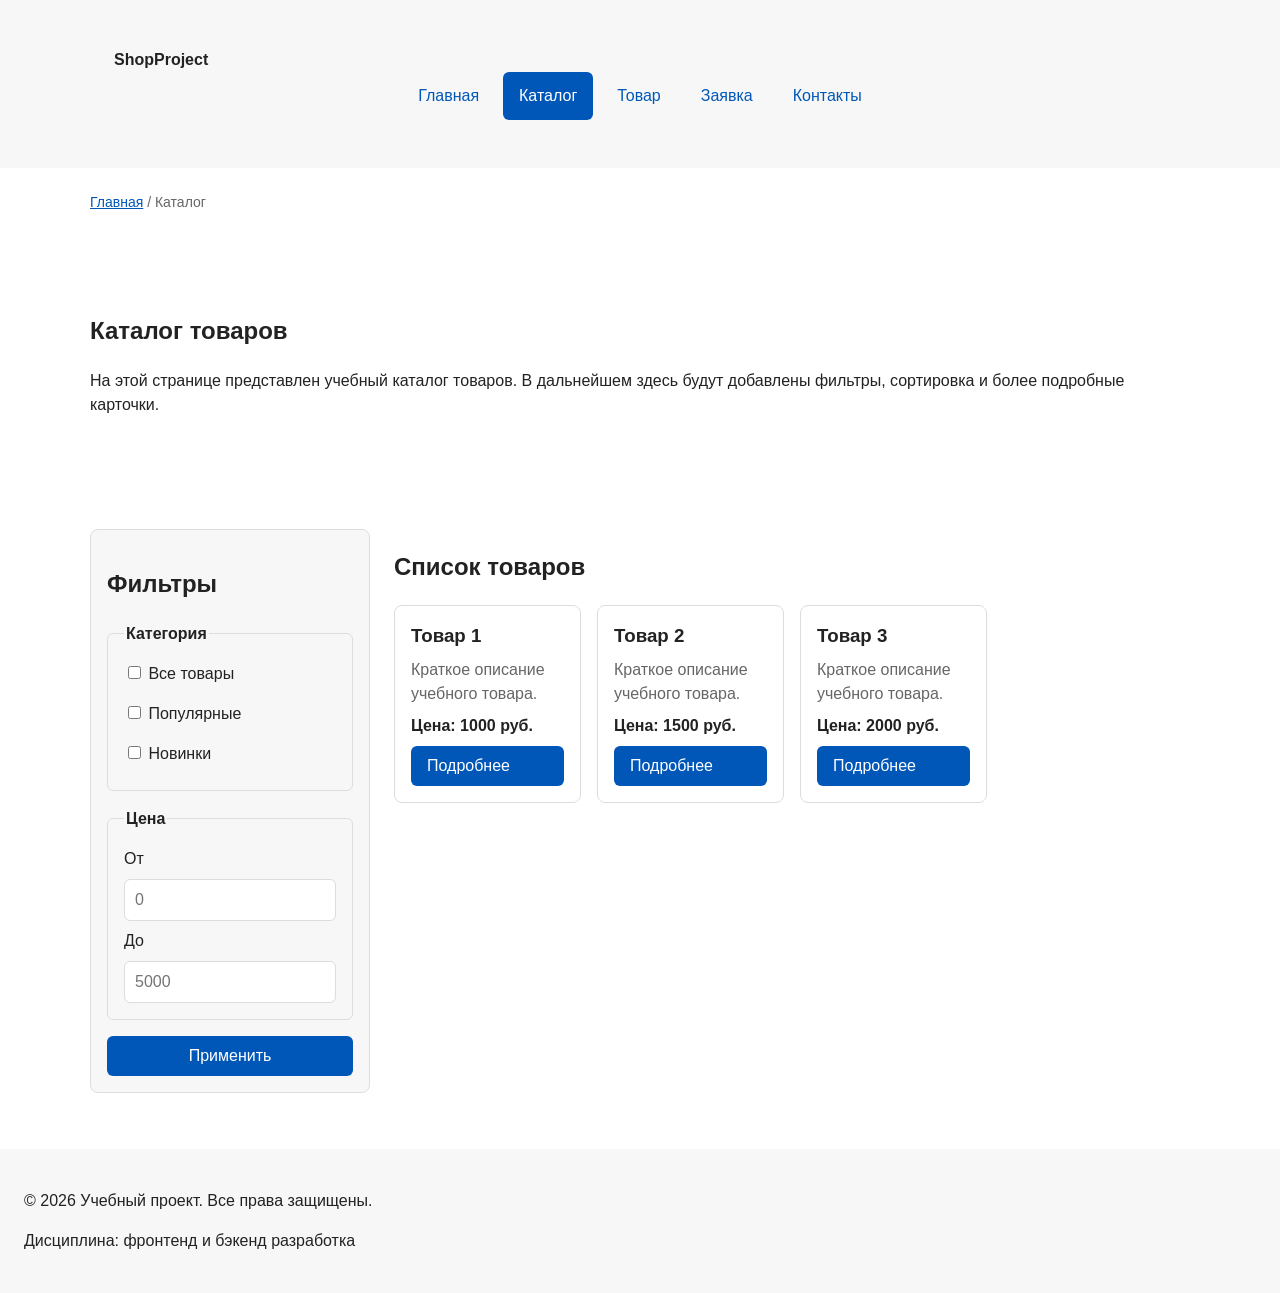
==== catalog.html @ 7a2ec883 "chore: initial commit for KR4" ====
<!DOCTYPE html>
<html lang="ru">
<head>
    <meta charset="UTF-8">
    <meta name="viewport" content="width=device-width, initial-scale=1.0">
    <meta name="description" content="Каталог товаров учебного интернет-магазина.">
    <title>Каталог товаров – Учебный интернет-магазин</title>
    <link rel="stylesheet" href="css/style.css">
    <link rel="stylesheet" href="css/responsive.css">
</head>
<body>
<a class="skip-link" href="#main">Перейти к основному содержимому</a>

<header class="site-header">
    <div class="site-header__inner">
        <a class="site-header__logo" href="index.html">ShopProject</a>
        <nav class="site-nav" aria-label="Основная навигация">
            <ul class="site-nav__list">
                <li class="site-nav__item">
                    <a class="site-nav__link" href="index.html">Главная</a>
                </li>
                <li class="site-nav__item">
                    <a class="site-nav__link site-nav__link--active" href="catalog.html" aria-current="page">Каталог</a>
                </li>
                <li class="site-nav__item">
                    <a class="site-nav__link" href="product.html">Товар</a>
                </li>
                <li class="site-nav__item">
                    <a class="site-nav__link" href="order.html">Заявка</a>
                </li>
                <li class="site-nav__item">
                    <a class="site-nav__link" href="contacts.html">Контакты</a>
                </li>
            </ul>
        </nav>
    </div>
</header>

<main id="main">
    <nav class="breadcrumbs" aria-label="Хлебные крошки">
        <a class="breadcrumbs__link" href="index.html">Главная</a>
        <span class="breadcrumbs__current">Каталог</span>
    </nav>

    <section class="section">
        <h1>Каталог товаров</h1>
        <p>
            На этой странице представлен учебный каталог товаров.
            В дальнейшем здесь будут добавлены фильтры, сортировка и более подробные карточки.
        </p>
    </section>

    <section class="catalog-layout">
        <aside class="catalog-filters">
            <h2>Фильтры</h2>

            <form class="filters-form" action="#" method="get">
                <fieldset>
                    <legend>Категория</legend>

                    <ul class="filters-form__list">
                        <li>
                            <label>
                                <input type="checkbox" name="category" value="all">
                                Все товары
                            </label>
                        </li>
                        <li>
                            <label>
                                <input type="checkbox" name="category" value="popular">
                                Популярные
                            </label>
                        </li>
                        <li>
                            <label>
                                <input type="checkbox" name="category" value="new">
                                Новинки
                            </label>
                        </li>
                    </ul>
                </fieldset>

                <fieldset>
                    <legend>Цена</legend>

                    <ul class="filters-form__list">
                        <li>
                            <label for="price-from">От</label>
                            <input id="price-from" name="price-from" type="number" min="0" placeholder="0">
                        </li>
                        <li>
                            <label for="price-to">До</label>
                            <input id="price-to" name="price-to" type="number" min="0" placeholder="5000">
                        </li>
                    </ul>
                </fieldset>

                <button class="button button--primary" type="submit">Применить</button>
            </form>
        </aside>

        <section class="catalog-products">
            <h2>Список товаров</h2>

            <div class="products-grid">
                <article class="product-card">
                    <h3 class="product-card__title">Товар 1</h3>
                    <p class="product-card__description">Краткое описание учебного товара.</p>
                    <p class="product-card__price">Цена: 1000 руб.</p>
                    <a class="button button--primary" href="product.html">Подробнее</a>
                </article>

                <article class="product-card">
                    <h3 class="product-card__title">Товар 2</h3>
                    <p class="product-card__description">Краткое описание учебного товара.</p>
                    <p class="product-card__price">Цена: 1500 руб.</p>
                    <a class="button button--primary" href="product.html">Подробнее</a>
                </article>

                <article class="product-card">
                    <h3 class="product-card__title">Товар 3</h3>
                    <p class="product-card__description">Краткое описание учебного товара.</p>
                    <p class="product-card__price">Цена: 2000 руб.</p>
                    <a class="button button--primary" href="product.html">Подробнее</a>
                </article>
            </div>
        </section>
    </section>
</main>

<footer class="site-footer" id="contacts">
    <p>&copy; 2026 Учебный проект. Все права защищены.</p>
    <p>Дисциплина: фронтенд и бэкенд разработка</p>
</footer>
</body>
</html>
---- css/style.css ----
/* ===================================
   1. Переменные проекта
   =================================== */
:root {
    /* Основные цвета проекта */
    --color-bg: #ffffff;
    --color-text: #222222;
    --color-muted: #666666;
    --color-primary: #0057b8;
    --color-primary-dark: #003f86;
    --color-border: #dddddd;
    --color-surface: #f7f7f7;
    --color-surface-accent: #eef5ff;
    --color-danger: #b00020;
    --color-success: #168a2f;
    --color-success-bg: #eefaf0;
    --color-white: #ffffff;

    /* Отступы */
    --space-xs: 4px;
    --space-sm: 8px;
    --space-md: 16px;
    --space-lg: 24px;
    --space-xl: 32px;

    /* Скругления */
    --radius-sm: 6px;
    --radius-md: 8px;
    --radius-lg: 12px;

    /* Размеры */
    --container-width: 1100px;
}

/* ===================================
   2. Базовые стили
   =================================== */
* {
    box-sizing: border-box;
}

body {
    margin: 0;
    font-family: Arial, sans-serif;
    line-height: 1.5;
    color: var(--color-text);
    background-color: var(--color-bg);
}

header,
main,
footer {
    padding: var(--space-lg);
}


/* ===================================
   3. Общие элементы интерфейса
   =================================== */
a {
    color: var(--color-primary);
}

a:hover {
    color: var(--color-primary-dark);
}

a:focus-visible {
    outline: 2px solid var(--color-primary);
    outline-offset: 3px;
}

.button {
    display: inline-block;
    padding: var(--space-sm) var(--space-md);
    border: none;
    border-radius: var(--radius-sm);
    font: inherit;
    text-decoration: none;
    cursor: pointer;
}

.button--primary {
    color: var(--color-white);
    background-color: var(--color-primary);
}

.button--primary:hover {
    color: var(--color-white);
    background-color: var(--color-primary-dark);
}

.button--secondary {
    color: var(--color-primary);
    background-color: transparent;
    border: 1px solid var(--color-primary);
}

.button--secondary:hover {
    color: var(--color-white);
    background-color: var(--color-primary);
}
.button:focus-visible {
    outline: 2px solid var(--color-primary);
    outline-offset: 3px;
}

.button:disabled,
.button--disabled {
    opacity: 0.6;
    cursor: not-allowed;
}

/* ===================================
   4. Компоненты страницы
   =================================== */
.site-header {
    background-color: var(--color-surface);
}

.site-header__inner {
    max-width: var(--container-width);
    margin: 0 auto;
    padding: var(--space-lg);
}

.site-header__logo {
    font-weight: 700;
    color: var(--color-text);
    text-decoration: none;
}
.site-nav__list {
    display: flex;
    flex-wrap: wrap;
    justify-content: center;
    align-items: center;
    gap: var(--space-md);
    padding: 0;
    margin: var(--space-md) 0 0;
    list-style: none;
}

.site-nav__link {
    display: inline-block;
    padding: var(--space-sm) var(--space-md);
    color: var(--color-primary);
    text-decoration: none;
    border-radius: var(--radius-sm);
}

.site-nav__link:hover {
    color: var(--color-white);
    background-color: var(--color-primary);
}

.site-nav__link:focus-visible {
    outline: 2px solid var(--color-primary);
    outline-offset: 3px;
}

.site-nav__link--active {
    color: var(--color-white);
    background-color: var(--color-primary);
}

.hero {
    max-width: var(--container-width);
    margin: 0 auto var(--space-xl);
    padding: var(--space-xl) var(--space-lg);
    background-color: var(--color-surface-accent);
    border-radius: var(--radius-lg);
}

.section {
    max-width: var(--container-width);
    margin: 0 auto var(--space-xl);
}

.section h2 {
    margin-top: 0;
}

.product-card {
    display: flex;
    flex-direction: column;
    gap: var(--space-sm);
    margin-bottom: 0;
    padding: var(--space-md);
    border: 1px solid var(--color-border);
    border-radius: var(--radius-md);
    background-color: var(--color-bg);
}
.product-card__button {
    margin-top: auto;
    align-self: flex-start;
}

.product-card__title {
    margin: 0;
    color: var(--color-text);
}

.product-card__description {
    margin: 0;
    color: var(--color-muted);
}
/* Фильтры — убираем маркеры списка */
.filters-form__list {
    list-style: none;
    padding: 0;
    margin: 0;
    display: grid;
    gap: var(--space-sm, 8px);
}

.product-card__price {
    margin: 0;
    font-weight: 700;
}

.aside-info {
    max-width: var(--container-width);
    margin: 0 auto var(--space-xl);
    padding: var(--space-md);
    border-left: 4px solid var(--color-primary);
    background-color: var(--color-surface);
}

/* ===================================
   5. Форма и модальное окно
   =================================== */
.order-dialog__title {
    margin-top: 0;
}

.order-dialog {
    width: min(100% - 32px, 560px);
    padding: var(--space-lg);
    border: none;
    border-radius: var(--radius-lg);
}

.order-dialog::backdrop {
    background-color: rgba(0, 0, 0, 0.5);
}

.order-form__field {
    margin-bottom: var(--space-md);
}

.order-form__label {
    display: block;
    margin-bottom: var(--space-xs);
}

.order-form__input,
.order-form__select,
.order-form__textarea {
    width: 100%;
    padding: 10px 12px;
    border: 1px solid var(--color-border);
    border-radius: var(--radius-sm);
    font: inherit;
}

.order-form__input[type="checkbox"] {
    width: auto;
}

.order-form__input:hover,
.order-form__select:hover,
.order-form__textarea:hover {
    border-color: var(--color-primary);
}

.order-form__input:focus-visible,
.order-form__select:focus-visible,
.order-form__textarea:focus-visible,
.order-form__actions button:focus-visible {
    outline: 2px solid var(--color-primary);
    outline-offset: 3px;
}

.order-form__actions {
    display: flex;
    gap: var(--space-md);
    margin-top: var(--space-lg);
}

[aria-invalid="true"] {
    border-color: var(--color-danger);
}


.success-message {
    max-width: var(--container-width);
    margin: var(--space-lg) auto;
    padding: var(--space-md);
    border-left: 4px solid var(--color-success);
    background-color: var(--color-success-bg);
}

/* Хлебные крошки */
.breadcrumbs {
    max-width: var(--container-width);
    margin: 0 auto var(--space-md);
    font-size: 14px;
    color: var(--color-muted);
}

.breadcrumbs__link {
    color: var(--color-primary);
}

.breadcrumbs__current::before {
    content: " / ";
    color: var(--color-muted);
}

/* Плавная прокрутка к якорям */
html {
    scroll-behavior: smooth;
}

/* Подсветка цели якоря */
:target {
    outline: 2px dashed var(--color-primary);
    outline-offset: 4px;
}

.products-grid {
    display: grid;
    grid-template-columns: repeat(3, 1fr);
    gap: var(--space-lg);
}


/* ===================================
   6. Каталог: фильтры + товары
   =================================== */
.catalog-layout {
    max-width: var(--container-width);
    margin: 0 auto var(--space-xl);
    display: grid;
    grid-template-columns: 260px 1fr;
    grid-template-areas: "filters products";
    gap: var(--space-lg);
}

.catalog-filters {
    grid-area: filters;
    padding: var(--space-md);
    border: 1px solid var(--color-border);
    border-radius: var(--radius-md);
    background-color: var(--color-surface);
}

.catalog-products {
    grid-area: products;
}

.filters-form {
    display: grid;
    gap: var(--space-md);
}

.filters-form fieldset {
    margin: 0;
    padding: var(--space-md);
    border: 1px solid var(--color-border);
    border-radius: var(--radius-sm);
}

.filters-form legend {
    font-weight: 700;
}

.filters-form label {
    display: block;
    margin-bottom: var(--space-sm);
}

.filters-form input[type="number"] {
    width: 100%;
    padding: 8px 10px;
    border: 1px solid var(--color-border);
    border-radius: var(--radius-sm);
    font: inherit;
}

.site-footer {
    background-color: var(--color-surface);
}

/* ===================================
   7. Позиционирование и дополнительные блоки
   =================================== */

/* Бейдж на карточке (position: absolute относительно карточки) */
.product-card {
    position: relative;
}

.product-card__badge {
    position: absolute;
    top: var(--space-sm);
    right: var(--space-sm);
    padding: 4px 8px;
    color: var(--color-white);
    background-color: var(--color-danger);
    border-radius: var(--radius-sm);
    font-size: 12px;
    font-weight: 700;
    z-index: 2;
}

/* Sticky-шапка */
.site-header {
    position: sticky;
    top: 0;
    z-index: 100;
}

/* Страница товара — двухколоночный блок */
.product-detail {
    display: grid;
    grid-template-columns: 1fr 1fr;
    gap: var(--space-xl);
    margin-bottom: var(--space-xl);
    position: relative;
}

.product-detail__image {
    display: flex;
    align-items: center;
    justify-content: center;
    padding: var(--space-lg);
    background-color: var(--color-surface);
    border-radius: var(--radius-md);
    min-height: 200px;
    color: var(--color-muted);
}

.product-detail__info {
    position: relative;
    display: flex;
    flex-direction: column;
    gap: var(--space-md);
}

.product-detail__badge {
    align-self: flex-start;
    padding: 4px 10px;
    color: var(--color-white);
    background-color: var(--color-danger);
    border-radius: var(--radius-sm);
    font-size: 12px;
    font-weight: 700;
}

.product-detail__price {
    margin: 0;
    font-size: 24px;
    font-weight: 700;
    color: var(--color-primary);
}

.product-detail__description {
    margin: 0;
    color: var(--color-muted);
}

/* Таблица характеристик */
.product-table {
    width: 100%;
    border-collapse: collapse;
    margin-top: var(--space-md);
}

.product-table caption {
    text-align: left;
    font-weight: 700;
    margin-bottom: var(--space-sm);
    color: var(--color-text);
}

.product-table th,
.product-table td {
    padding: var(--space-sm) var(--space-md);
    border: 1px solid var(--color-border);
    text-align: left;
}

.product-table th {
    background-color: var(--color-surface);
    font-weight: 700;
}

.product-table tbody tr:nth-child(even) {
    background-color: #fafafa;
}

/* Отзывы */
.reviews {
    display: grid;
    grid-template-columns: repeat(auto-fit, minmax(260px, 1fr));
    gap: var(--space-lg);
}

.review-card {
    padding: var(--space-md);
    border: 1px solid var(--color-border);
    border-radius: var(--radius-md);
    background-color: var(--color-bg);
}

.review-card__title {
    margin: 0 0 var(--space-sm);
    font-size: 16px;
}

.review-card__text {
    margin: 0;
    color: var(--color-muted);
}

/* Кнопка «Наверх» (position: fixed) */
.scroll-top {
    position: fixed;
    bottom: var(--space-lg);
    right: var(--space-lg);
    display: flex;
    align-items: center;
    justify-content: center;
    width: 48px;
    height: 48px;
    border-radius: 50%;
    background-color: var(--color-primary);
    color: var(--color-white);
    text-decoration: none;
    font-size: 24px;
    font-weight: 700;
    box-shadow: 0 4px 12px rgba(0, 0, 0, 0.2);
    z-index: 50;
}

.scroll-top:hover {
    background-color: var(--color-primary-dark);
    color: var(--color-white);
}
---- css/responsive.css ----
/* ===================================
   Адаптивные стили для контрольной работы №3
   Подход: Mobile First
   Базовые стили — мобильный экран
   Расширения — через min-width медиазапросы
   =================================== */

/* Базовые правила */
*,
*::before,
*::after {
    box-sizing: border-box;
}

html {
    scroll-behavior: smooth;
}

img,
video {
    max-width: 100%;
    height: auto;
    display: block;
}

body {
    overflow-x: hidden;
}

/* ===================================
   Адаптивные отступы для секций
   =================================== */
.container,
.section {
    width: min(100% - 32px, 1200px);
    margin-inline: auto;
}

.section {
    padding-block: clamp(24px, 5vw, 64px);
}

/* ===================================
   Навигация: на мобильном — колонка
   =================================== */
.site-nav__list {
    display: flex;
    flex-direction: column;
    gap: var(--space-sm, 8px);
    padding: 0;
    margin: 0;
    list-style: none;
}

.site-nav__link {
    display: block;
    padding: 12px 16px;
    border-radius: var(--radius-sm, 6px);
}

@media (min-width: 768px) {
    .site-nav__list {
        flex-direction: row;
        flex-wrap: wrap;
        align-items: center;
        justify-content: center;
    }
}

/* ===================================
   Sticky-шапка: только на планшете и выше
   =================================== */
.site-header {
    position: static;
}

@media (min-width: 768px) {
    .site-header {
        position: sticky;
        top: 0;
        z-index: 100;
    }
}

/* ===================================
   Hero-блок: одна колонка на мобильном, две на desktop
   =================================== */
.hero {
    display: grid;
    gap: var(--space-lg, 24px);
    align-items: center;
}

.hero h1 {
    font-size: clamp(28px, 7vw, 56px);
    line-height: 1.1;
}

.hero p {
    font-size: clamp(16px, 2.5vw, 20px);
}

@media (min-width: 900px) {
    .hero {
        grid-template-columns: minmax(0, 1fr) minmax(320px, 520px);
    }
}

/* ===================================
   Сетка карточек: 1 → 2 → 3 → 4 колонки
   =================================== */
.products-grid {
    display: grid;
    grid-template-columns: 1fr;
    gap: var(--space-md, 16px);
}

.product-card {
    min-width: 0;
}

.product-card__title,
.product-card__description {
    overflow-wrap: anywhere;
}

@media (min-width: 640px) {
    .products-grid {
        grid-template-columns: repeat(2, minmax(0, 1fr));
    }
}

@media (min-width: 1024px) {
    .products-grid {
        grid-template-columns: repeat(3, minmax(0, 1fr));
    }
}

@media (min-width: 1280px) {
    .products-grid {
        grid-template-columns: repeat(4, minmax(0, 1fr));
    }
}

/* ===================================
   Каталог: фильтры на мобильном — перед товарами
   =================================== */
.catalog-layout {
    display: grid;
    gap: var(--space-lg, 24px);
}

.catalog-filters {
    order: -1;
}

@media (min-width: 1024px) {
    .catalog-layout {
        grid-template-columns: 280px minmax(0, 1fr);
        align-items: start;
    }

    .catalog-filters {
        position: sticky;
        top: 88px;
        order: initial;
    }
}

/* ===================================
   Изображения карточек
   =================================== */
.product-card__image {
    display: block;
    width: 100%;
    aspect-ratio: 4 / 3;
    object-fit: cover;
    border-radius: var(--radius-md, 8px);
}

/* ===================================
   Форма заявки: 1 колонка → 2 колонки
   =================================== */
.order-form {
    display: grid;
    gap: var(--space-md, 16px);
}

.order-form__field {
    display: grid;
    gap: var(--space-xs, 8px);
}

.order-form__input,
.order-form__textarea,
.order-form__select {
    width: 100%;
    min-height: 44px;
    padding: 10px 12px;
    font: inherit;
}

.order-form__textarea {
    min-height: 120px;
    resize: vertical;
}

@media (min-width: 768px) {
    .order-form {
        grid-template-columns: repeat(2, minmax(0, 1fr));
    }

    .order-form__field--wide {
        grid-column: 1 / -1;
    }
}

/* ===================================
   Таблица характеристик: горизонтальный скролл
   =================================== */
.table-wrapper {
    overflow-x: auto;
    -webkit-overflow-scrolling: touch;
}

.product-table {
    width: 100%;
    min-width: 640px;
    border-collapse: collapse;
}

/* ===================================
   Модальное окно на мобильном
   =================================== */
.order-dialog {
    width: min(100% - 32px, 560px);
    max-height: 90vh;
    overflow-y: auto;
}

/* ===================================
   Кнопка «Наверх»: фиксированная
   =================================== */
.scroll-top {
    position: fixed;
    right: 16px;
    bottom: 16px;
    z-index: 90;
}

@media (min-width: 768px) {
    .scroll-top {
        right: 32px;
        bottom: 32px;
    }
}
/* Skip-link */
.skip-link {
    position: absolute;
    left: 16px;
    top: -100px;
    z-index: 1000;
    padding: 8px 12px;
    color: #ffffff;
    background-color: #111111;
    border-radius: 6px;
    text-decoration: none;
}

.skip-link:focus,
.skip-link:focus-visible {
    top: 16px;
}
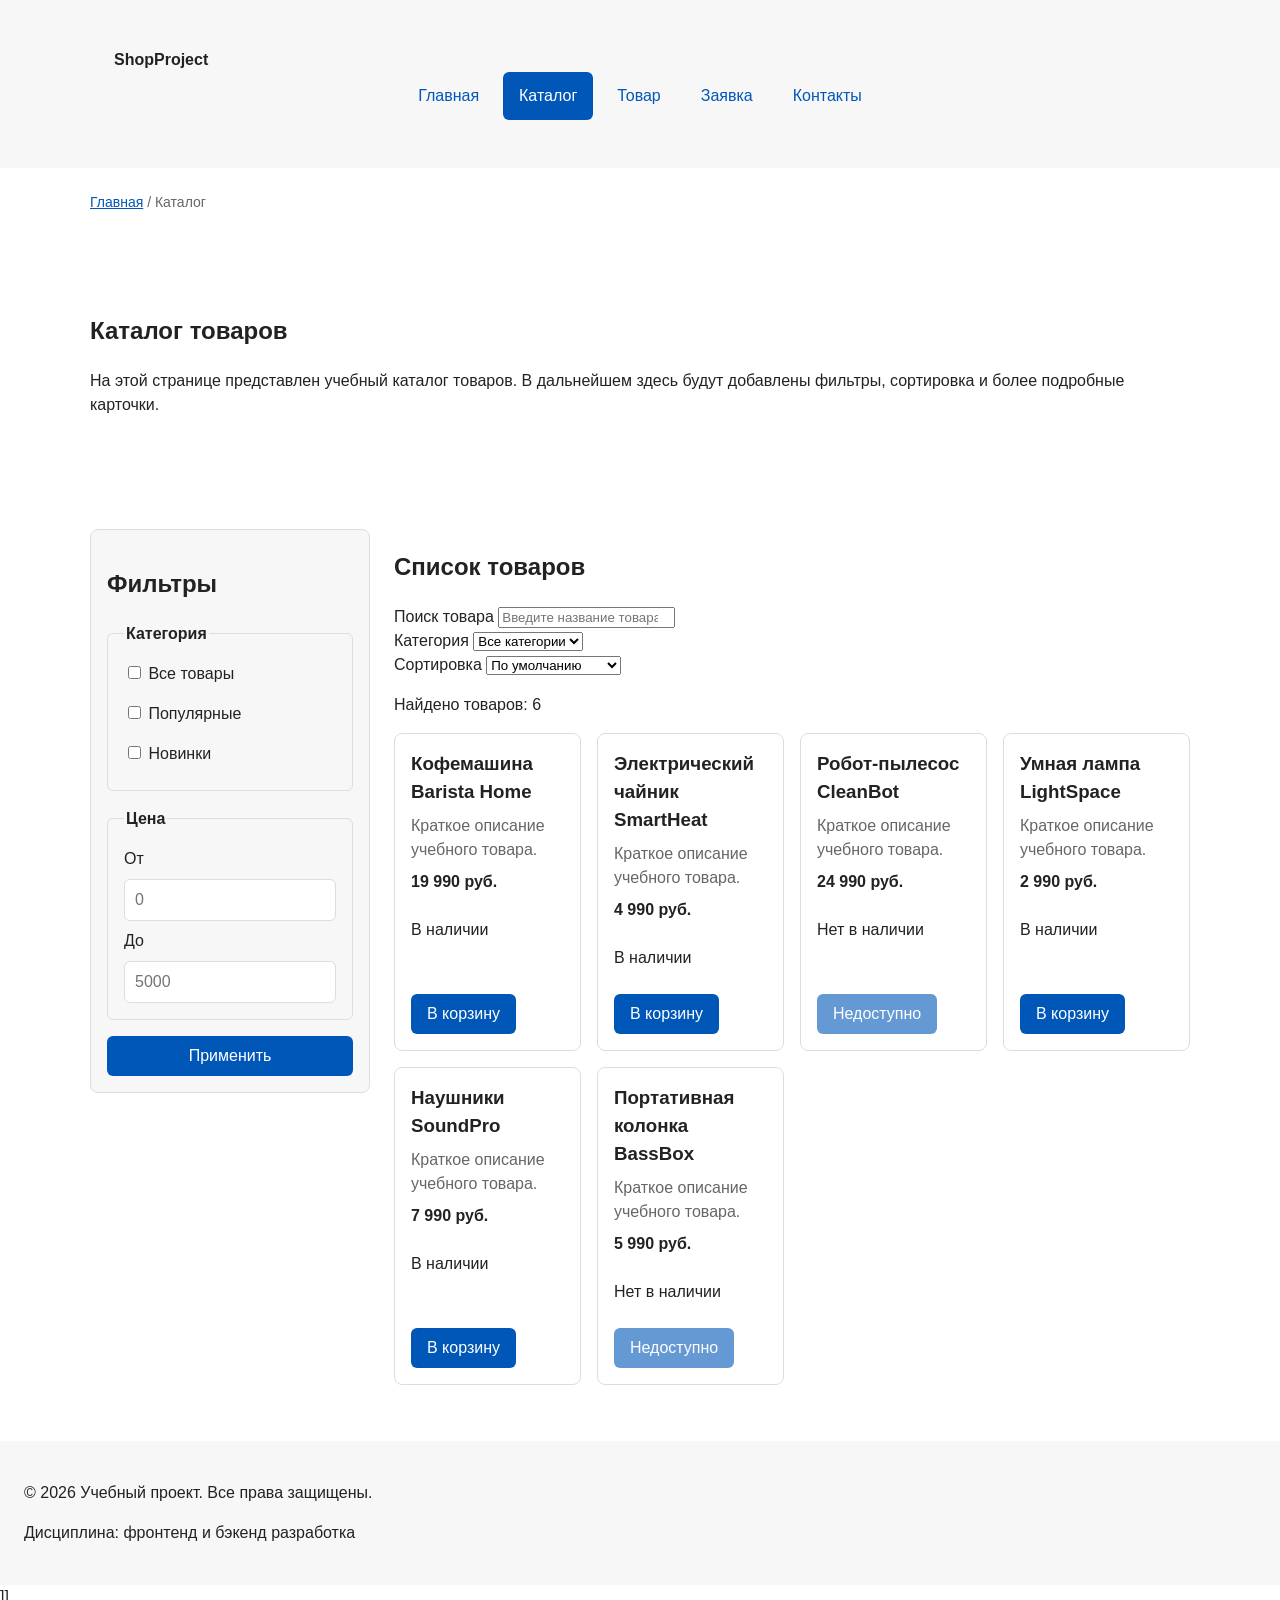
==== commit def5aab7: "feat: add catalog DOM rendering and form validation" ====
--- a/catalog.html
+++ b/catalog.html
@@ -101,29 +101,35 @@
 
         <section class="catalog-products">
             <h2>Список товаров</h2>
+            <section class="catalog-controls" aria-label="Управление каталогом">
+                <div class="catalog-controls__group">
+                    <label for="catalog-search">Поиск товара</label>
+                    <input id="catalog-search" class="catalog-controls__input" type="search" placeholder="Введите название товара" autocomplete="off">
+                </div>
+                <div class="catalog-controls__group">
+                    <label for="category-filter">Категория</label>
+                    <select id="category-filter" class="catalog-controls__select">
+                        <option value="all">Все категории</option>
+                        <option value="kitchen">Кухня</option>
+                        <option value="home">Дом</option>
+                        <option value="electronics">Электроника</option>
+                    </select>
+                </div>
+                <div class="catalog-controls__group">
+                    <label for="sort-select">Сортировка</label>
+                    <select id="sort-select" class="catalog-controls__select">
+                        <option value="default">По умолчанию</option>
+                        <option value="price-asc">Сначала дешевле</option>
+                        <option value="price-desc">Сначала дороже</option>
+                        <option value="title-asc">По названию А-Я</option>
+                    </select>
+                </div>
+            </section>
 
-            <div class="products-grid">
-                <article class="product-card">
-                    <h3 class="product-card__title">Товар 1</h3>
-                    <p class="product-card__description">Краткое описание учебного товара.</p>
-                    <p class="product-card__price">Цена: 1000 руб.</p>
-                    <a class="button button--primary" href="product.html">Подробнее</a>
-                </article>
+            <p class="catalog-count" aria-live="polite"></p>
+            <p class="catalog-empty" hidden>По выбранным условиям товары не найдены.</p>
 
-                <article class="product-card">
-                    <h3 class="product-card__title">Товар 2</h3>
-                    <p class="product-card__description">Краткое описание учебного товара.</p>
-                    <p class="product-card__price">Цена: 1500 руб.</p>
-                    <a class="button button--primary" href="product.html">Подробнее</a>
-                </article>
-
-                <article class="product-card">
-                    <h3 class="product-card__title">Товар 3</h3>
-                    <p class="product-card__description">Краткое описание учебного товара.</p>
-                    <p class="product-card__price">Цена: 2000 руб.</p>
-                    <a class="button button--primary" href="product.html">Подробнее</a>
-                </article>
-            </div>
+            <div class="products-grid" data-products-container></div>
         </section>
     </section>
 </main>
@@ -132,5 +138,8 @@
     <p>&copy; 2026 Учебный проект. Все права защищены.</p>
     <p>Дисциплина: фронтенд и бэкенд разработка</p>
 </footer>
+
+<script src="js/data.js" defer></script>
+<script src="js/catalog.js" defer></script>
 </body>
-</html>+</html>]]
--- a/css/style.css
+++ b/css/style.css
@@ -547,4 +547,43 @@
 .scroll-top:hover {
     background-color: var(--color-primary-dark);
     color: var(--color-white);
+}
+
+/* Учебный блок проверки JavaScript */
+.product-output {
+    padding: 16px;
+    overflow-x: auto;
+    color: #f9fafb;
+    background-color: #111827;
+    border-radius: 8px;
+    font-family: monospace;
+    white-space: pre-wrap;
+}
+
+.js-message {
+    padding: 8px 12px;
+    background-color: #eefaf0;
+    border-left: 4px solid #168a2f;
+    color: #222222;
+    border-radius: 4px;
+}
+
+/* Сообщения об ошибках формы */
+.form-error {
+    color: var(--color-danger, #b00020);
+    font-size: 14px;
+    margin: 4px 0 0;
+    min-height: 1em;
+}
+
+.form-message {
+    margin-top: 16px;
+    padding: 12px;
+    border-radius: 6px;
+    background-color: #fbe9eb;
+    color: #b00020;
+}
+
+.form-message:empty {
+    display: none;
 }
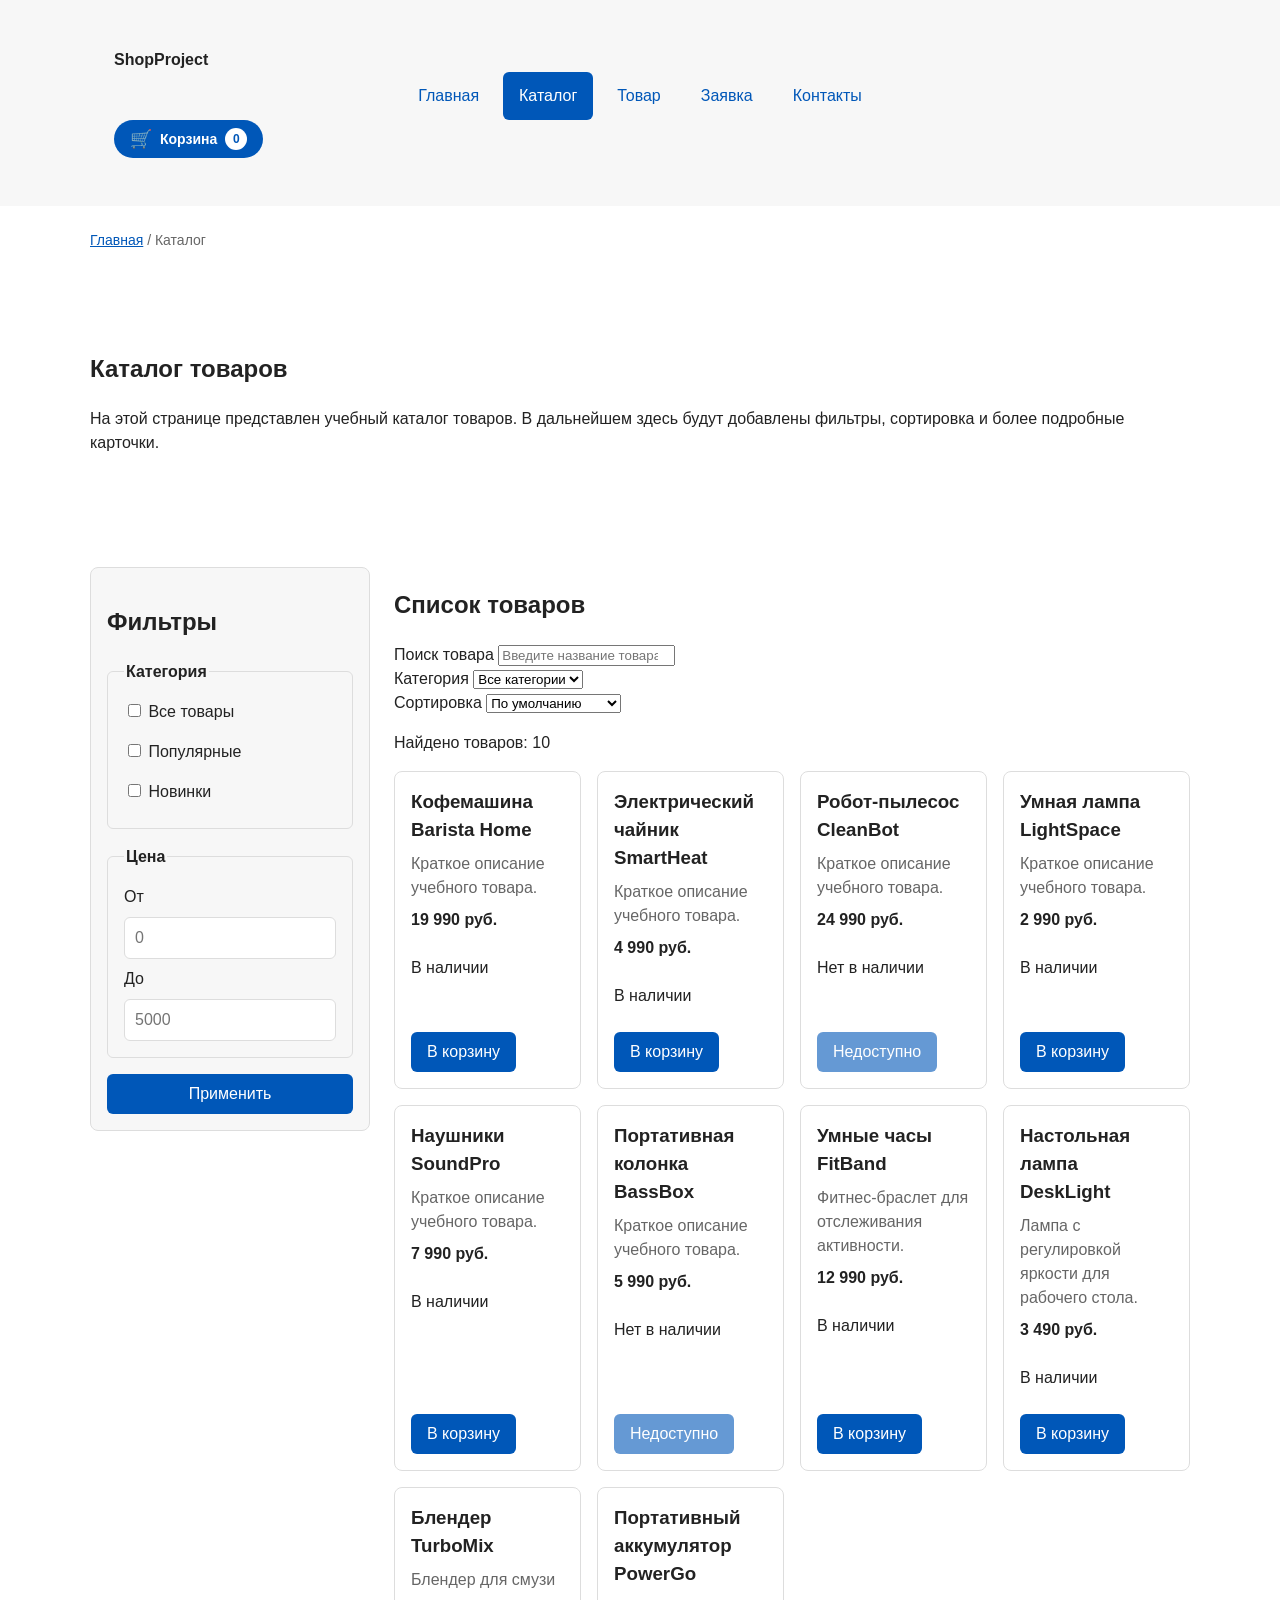
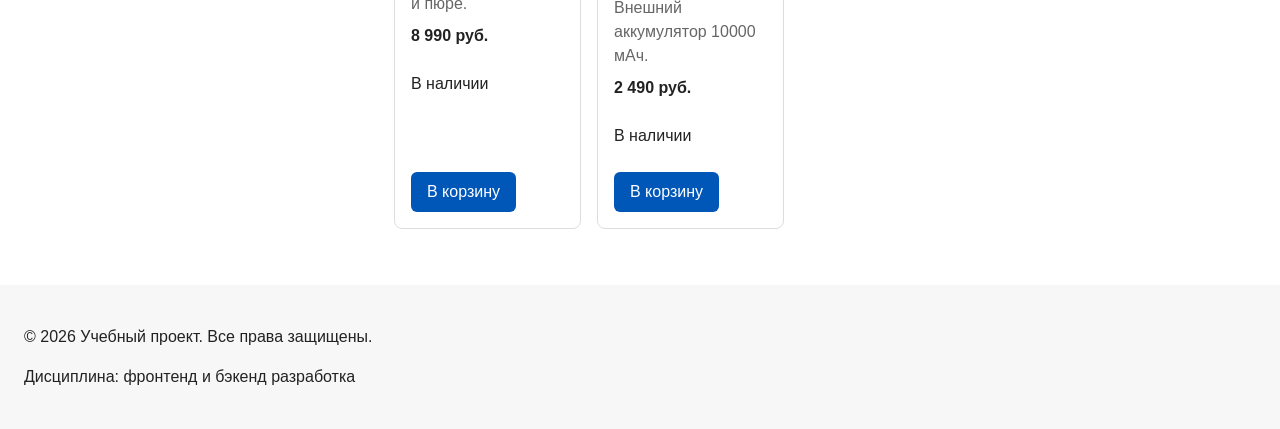
==== commit 950c004a: "feat: add cart counter and final JS features" ====
--- a/catalog.html
+++ b/catalog.html
@@ -33,6 +33,11 @@
                 </li>
             </ul>
         </nav>
+        <a class="cart-counter" href="#" aria-live="polite">
+            <span class="cart-counter__icon" aria-hidden="true">🛒</span>
+            <span class="cart-counter__label">Корзина</span>
+            <span class="cart-counter__count" data-cart-count>0</span>
+        </a>
     </div>
 </header>
 
@@ -142,4 +147,4 @@
 <script src="js/data.js" defer></script>
 <script src="js/catalog.js" defer></script>
 </body>
-</html>]]+</html>
--- a/css/style.css
+++ b/css/style.css
@@ -586,4 +586,109 @@
 
 .form-message:empty {
     display: none;
+}
+
+/* Счётчик корзины */
+.cart-counter {
+    display: inline-flex;
+    align-items: center;
+    gap: 8px;
+    margin-left: auto;
+    padding: 8px 14px;
+    background-color: #0057b8;
+    color: #ffffff;
+    border-radius: 24px;
+    font-weight: 700;
+    font-size: 14px;
+    text-decoration: none;
+    transition: background-color 0.2s ease, transform 0.2s ease;
+}
+
+.cart-counter:hover,
+.cart-counter:focus-visible {
+    color: #ffffff;
+    background-color: #003f86;
+    transform: scale(1.05);
+    outline: 3px solid #0057b8;
+    outline-offset: 3px;
+}
+
+.cart-counter:hover .cart-counter__count,
+.cart-counter:focus-visible .cart-counter__count {
+    color: #0057b8;
+    background-color: #ffffff;
+}
+
+.cart-counter__icon {
+    font-size: 18px;
+    line-height: 1;
+}
+
+.cart-counter__count {
+    display: inline-flex;
+    align-items: center;
+    justify-content: center;
+    min-width: 22px;
+    height: 22px;
+    padding: 0 6px;
+    background-color: #ffffff;
+    color: #0057b8;
+    border-radius: 50%;
+    font-size: 12px;
+    font-weight: 700;
+}
+
+/* Счётчик корзины */
+.cart-counter {
+    display: inline-flex;
+    align-items: center;
+    gap: 8px;
+    margin-left: auto;
+    padding: 8px 16px;
+    background-color: #0057b8;
+    color: #ffffff;
+    border-radius: 24px;
+    font-weight: 700;
+    font-size: 14px;
+    text-decoration: none;
+    transition: background-color 0.2s ease, transform 0.2s ease;
+}
+
+.cart-counter:hover,
+.cart-counter:focus-visible {
+    color: #ffffff;
+    background-color: #003f86;
+    transform: scale(1.05);
+    outline: 3px solid #0057b8;
+    outline-offset: 3px;
+}
+
+.cart-counter__icon {
+    font-size: 18px;
+    line-height: 1;
+}
+
+.cart-counter__label {
+    font-size: 14px;
+    font-weight: 700;
+}
+
+.cart-counter__count {
+    display: inline-flex;
+    align-items: center;
+    justify-content: center;
+    min-width: 22px;
+    height: 22px;
+    padding: 0 6px;
+    background-color: #ffffff;
+    color: #0057b8;
+    border-radius: 50%;
+    font-size: 12px;
+    font-weight: 700;
+}
+
+.cart-counter:hover .cart-counter__count,
+.cart-counter:focus-visible .cart-counter__count {
+    background-color: #ffffff;
+    color: #003f86;
 }
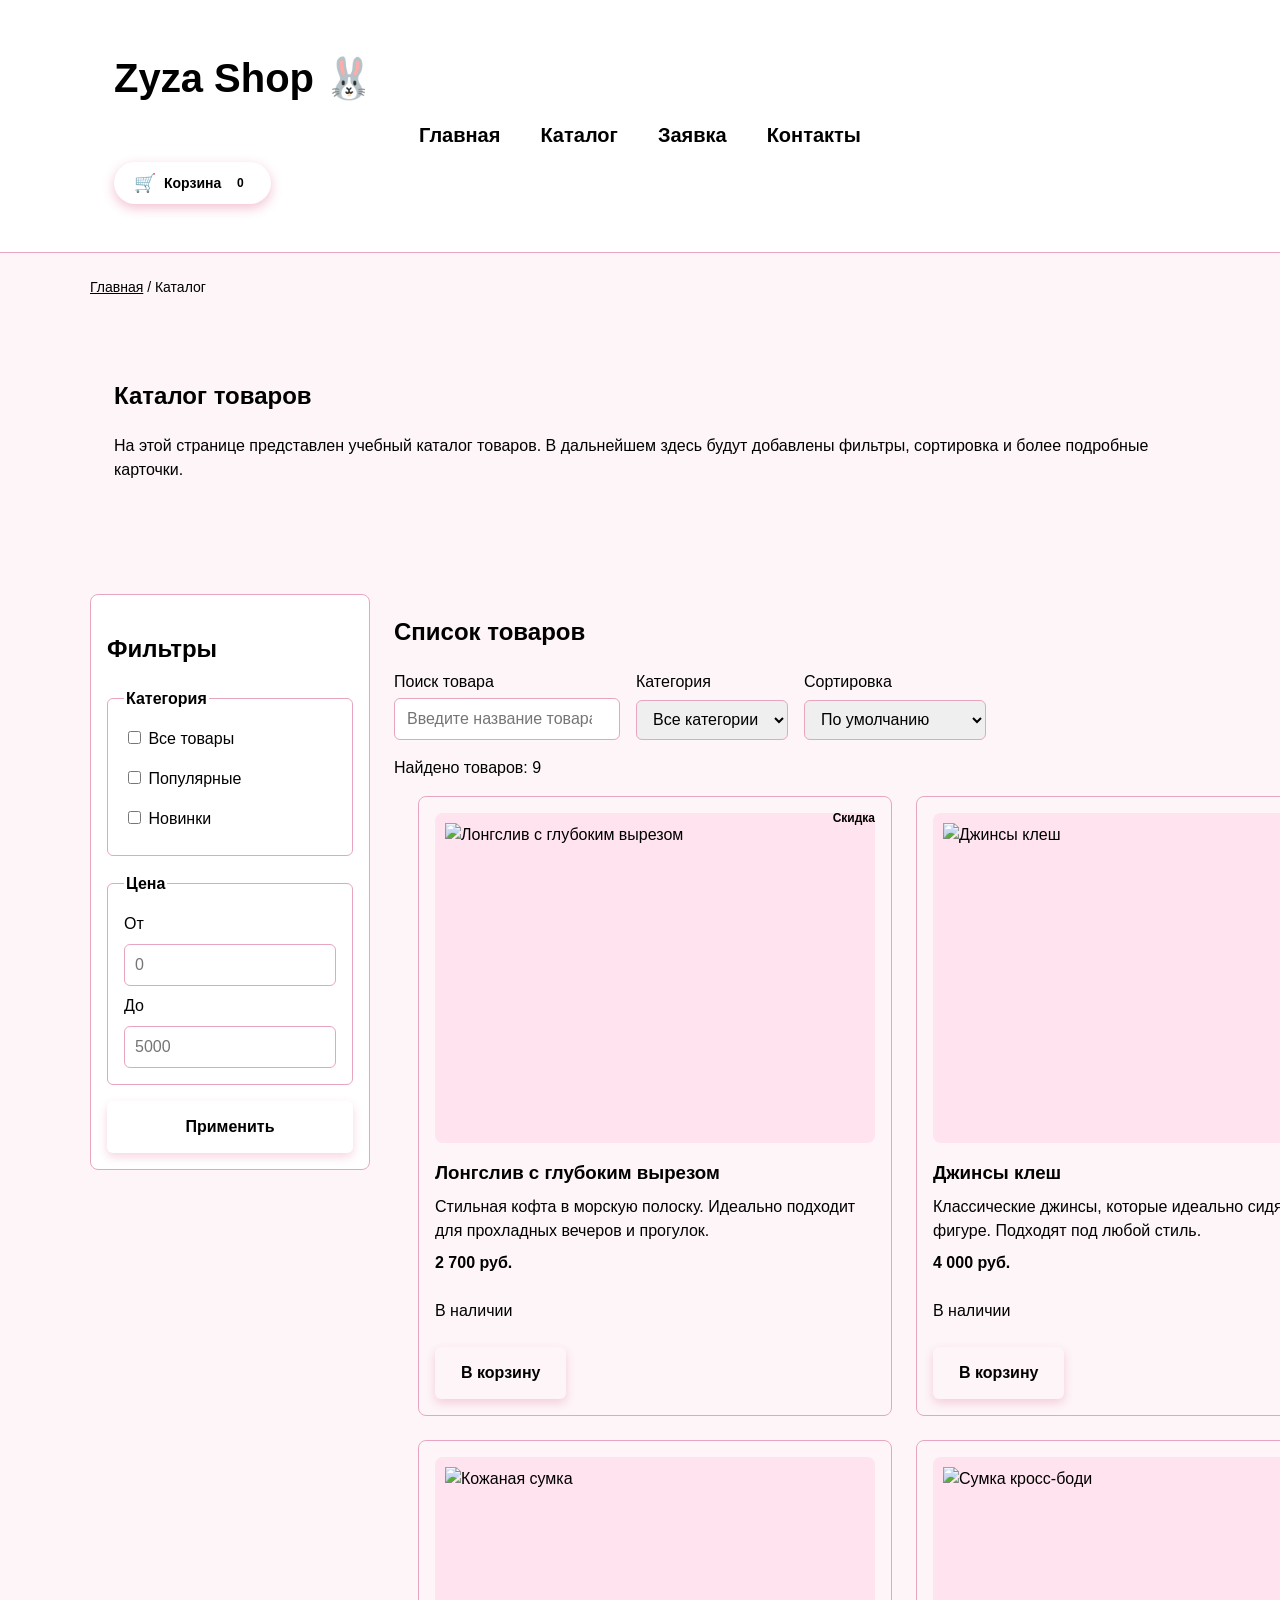
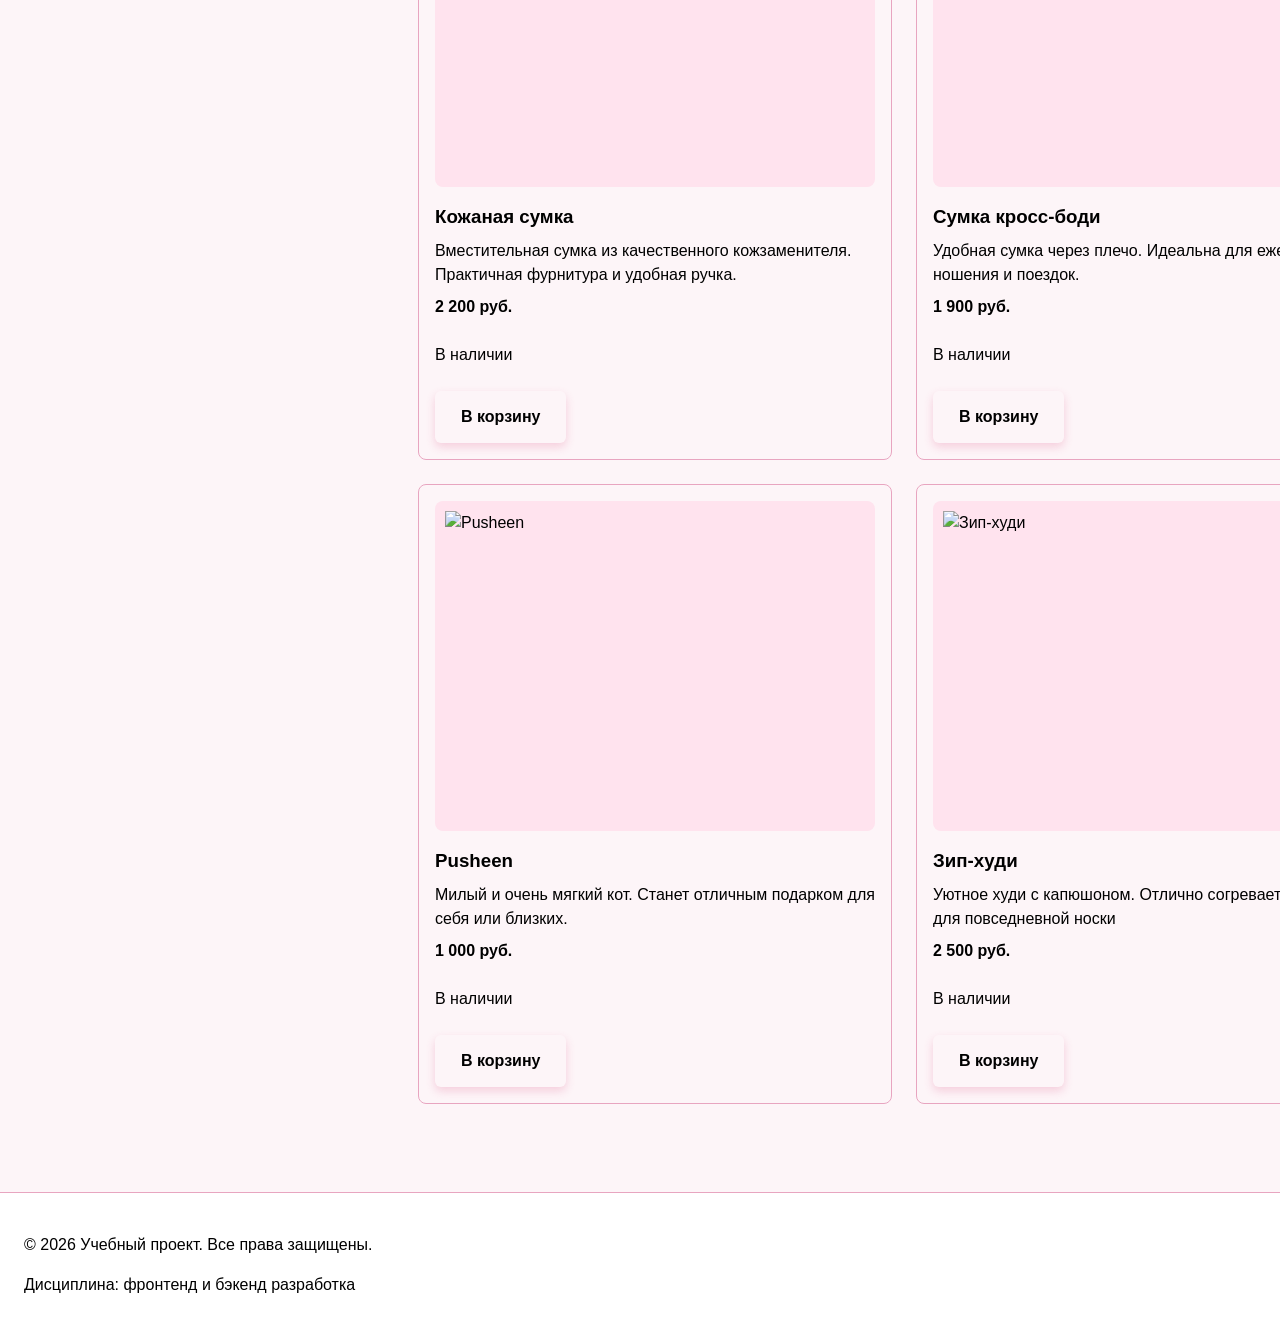
==== commit b7fd729e: "feat: complete store design, add cart page and quantity controls" ====
--- a/catalog.html
+++ b/catalog.html
@@ -13,7 +13,7 @@
 
 <header class="site-header">
     <div class="site-header__inner">
-        <a class="site-header__logo" href="index.html">ShopProject</a>
+        <a class="site-header__logo" href="index.html">Zyza Shop <span>🐰</span></a>
         <nav class="site-nav" aria-label="Основная навигация">
             <ul class="site-nav__list">
                 <li class="site-nav__item">
@@ -23,9 +23,6 @@
                     <a class="site-nav__link site-nav__link--active" href="catalog.html" aria-current="page">Каталог</a>
                 </li>
                 <li class="site-nav__item">
-                    <a class="site-nav__link" href="product.html">Товар</a>
-                </li>
-                <li class="site-nav__item">
                     <a class="site-nav__link" href="order.html">Заявка</a>
                 </li>
                 <li class="site-nav__item">
@@ -33,7 +30,7 @@
                 </li>
             </ul>
         </nav>
-        <a class="cart-counter" href="#" aria-live="polite">
+        <a class="cart-counter" href="cart.html">
             <span class="cart-counter__icon" aria-hidden="true">🛒</span>
             <span class="cart-counter__label">Корзина</span>
             <span class="cart-counter__count" data-cart-count>0</span>
--- a/css/style.css
+++ b/css/style.css
@@ -1,34 +1,21 @@
 /* ===================================
-   1. Переменные проекта
+   1. Переменные проекта — розовая гамма
    =================================== */
 :root {
-    /* Основные цвета проекта */
-    --color-bg: #ffffff;
-    --color-text: #222222;
-    --color-muted: #666666;
-    --color-primary: #0057b8;
-    --color-primary-dark: #003f86;
-    --color-border: #dddddd;
-    --color-surface: #f7f7f7;
-    --color-surface-accent: #eef5ff;
-    --color-danger: #b00020;
-    --color-success: #168a2f;
-    --color-success-bg: #eefaf0;
-    --color-white: #ffffff;
-
-    /* Отступы */
+    --color-bg: #fdf5f8; /* Нежно-розовый фон всего сайта */
+    --color-surface: #ffffff; /* Белые блоки (шапка, карточки, фильтры) */
+    --color-surface-accent: #ffe3ee;
+
     --space-xs: 4px;
     --space-sm: 8px;
     --space-md: 16px;
     --space-lg: 24px;
     --space-xl: 32px;
 
-    /* Скругления */
     --radius-sm: 6px;
     --radius-md: 8px;
     --radius-lg: 12px;
-
-    /* Размеры */
+    --color-border: #e8a5c0; /* Темно-розовая обводка */
     --container-width: 1100px;
 }
 
@@ -53,9 +40,8 @@
     padding: var(--space-lg);
 }
 
-
-/* ===================================
-   3. Общие элементы интерфейса
+/* ===================================
+   3. Общие элементы
    =================================== */
 a {
     color: var(--color-primary);
@@ -71,13 +57,47 @@
 }
 
 .button {
-    display: inline-block;
-    padding: var(--space-sm) var(--space-md);
-    border: none;
+    display: inline-flex;
+    justify-content: center;
+    align-items: center;
+    padding: 12px 24px;
+    border: 2px solid transparent;
     border-radius: var(--radius-sm);
     font: inherit;
+    font-weight: 700; /* Жирный текст */
     text-decoration: none;
     cursor: pointer;
+    transition: all 0.3s ease; /* Плавная анимация */
+    box-shadow: 0 4px 10px rgba(214, 51, 108, 0.2); /* Легкая тень */
+}
+
+.button--primary {
+    color: var(--color-white);
+    background-color: var(--color-primary);
+}
+
+.button--primary:hover {
+    color: var(--color-white);
+    background-color: var(--color-primary-dark);
+    transform: translateY(-2px); /* Кнопка немного подпрыгивает */
+    box-shadow: 0 6px 15px rgba(214, 51, 108, 0.4); /* Тень становится больше */
+}
+
+.button--secondary {
+    color: var(--color-primary);
+    background-color: var(--color-white);
+    border-color: var(--color-primary);
+}
+
+.button--secondary:hover {
+    color: var(--color-white);
+    background-color: var(--color-primary);
+    transform: translateY(-2px);
+}
+
+.button:focus-visible {
+    outline: 3px solid var(--color-primary-dark);
+    outline-offset: 3px;
 }
 
 .button--primary {
@@ -100,6 +120,7 @@
     color: var(--color-white);
     background-color: var(--color-primary);
 }
+
 .button:focus-visible {
     outline: 2px solid var(--color-primary);
     outline-offset: 3px;
@@ -112,12 +133,15 @@
 }
 
 /* ===================================
-   4. Компоненты страницы
+   4. Шапка и навигация
    =================================== */
 .site-header {
     background-color: var(--color-surface);
-}
-
+    background-image: url('../images/sakura-bg.svg');
+    background-repeat: repeat;
+    background-size: 120px; /* Размер цветочков */
+    border-bottom: 1px solid var(--color-border);
+}
 .site-header__inner {
     max-width: var(--container-width);
     margin: 0 auto;
@@ -125,10 +149,15 @@
 }
 
 .site-header__logo {
-    font-weight: 700;
-    color: var(--color-text);
+    font-weight: 850;
+    font-size: 40px;
+    color: var(--color-primary-dark);
     text-decoration: none;
-}
+    display: inline-flex;
+    align-items: center;
+    gap: 10px;
+}
+
 .site-nav__list {
     display: flex;
     flex-wrap: wrap;
@@ -144,8 +173,11 @@
     display: inline-block;
     padding: var(--space-sm) var(--space-md);
     color: var(--color-primary);
+    font-weight: 700; /* Жирный шрифт */
+    font-size: 20px; /* Чуть крупнее */
     text-decoration: none;
     border-radius: var(--radius-sm);
+    transition: background-color 0.2s ease, color 0.2s ease;
 }
 
 .site-nav__link:hover {
@@ -163,59 +195,89 @@
     background-color: var(--color-primary);
 }
 
+.cart-counter {
+    display: inline-flex;
+    align-items: center;
+    gap: 8px;
+    margin-left: auto; /* Прижимает корзину вправо */
+    padding: 10px 20px;
+    background-color: var(--color-primary);
+    color: var(--color-white) !important;
+    border-radius: 30px;
+    font-weight: 700;
+    font-size: 16px;
+    text-decoration: none;
+    box-shadow: 0 4px 12px rgba(214, 51, 108, 0.3);
+    transition: transform 0.2s ease, background-color 0.2s ease;
+}
+
+.cart-counter:hover,
+.cart-counter:focus-visible {
+    color: var(--color-white);
+    background-color: var(--color-primary-dark);
+    transform: scale(1.05);
+    outline: 3px solid var(--color-primary);
+    outline-offset: 3px;
+}
+
+.cart-counter__icon {
+    font-size: 18px;
+    line-height: 1;
+}
+
+.cart-counter__label {
+    font-size: 14px;
+    font-weight: 700;
+}
+
+.cart-counter__count {
+    display: inline-flex;
+    align-items: center;
+    justify-content: center;
+    min-width: 22px;
+    height: 22px;
+    padding: 0 6px;
+    background-color: var(--color-white);
+    color: var(--color-primary);
+    border-radius: 50%;
+    font-size: 12px;
+    font-weight: 700;
+}
+
+.cart-counter:hover .cart-counter__count,
+.cart-counter:focus-visible .cart-counter__count {
+    background-color: var(--color-white);
+    color: var(--color-primary-dark);
+}
+
+/* ===================================
+   5. Hero и секции
+   =================================== */
 .hero {
     max-width: var(--container-width);
     margin: 0 auto var(--space-xl);
     padding: var(--space-xl) var(--space-lg);
-    background-color: var(--color-surface-accent);
+    background: linear-gradient(135deg, var(--color-surface-accent), var(--color-surface));
+    border: 1px solid var(--color-border);
     border-radius: var(--radius-lg);
+}
+
+.hero h1 {
+    margin-top: 0;
+    color: var(--color-primary-dark);
 }
 
 .section {
     max-width: var(--container-width);
     margin: 0 auto var(--space-xl);
-}
-
+    padding: 0 var(--space-lg); /* Добавили отступы по бокам */
+
+}
+
+.section h1,
 .section h2 {
     margin-top: 0;
-}
-
-.product-card {
-    display: flex;
-    flex-direction: column;
-    gap: var(--space-sm);
-    margin-bottom: 0;
-    padding: var(--space-md);
-    border: 1px solid var(--color-border);
-    border-radius: var(--radius-md);
-    background-color: var(--color-bg);
-}
-.product-card__button {
-    margin-top: auto;
-    align-self: flex-start;
-}
-
-.product-card__title {
-    margin: 0;
-    color: var(--color-text);
-}
-
-.product-card__description {
-    margin: 0;
-    color: var(--color-muted);
-}
-/* Фильтры — убираем маркеры списка */
-.filters-form__list {
-    list-style: none;
-    padding: 0;
-    margin: 0;
-    display: grid;
-    gap: var(--space-sm, 8px);
-}
-
-.product-card__price {
-    margin: 0;
-    font-weight: 700;
+    color: var(--color-primary-dark);
 }
 
 .aside-info {
@@ -224,119 +286,85 @@
     padding: var(--space-md);
     border-left: 4px solid var(--color-primary);
     background-color: var(--color-surface);
-}
-
-/* ===================================
-   5. Форма и модальное окно
-   =================================== */
-.order-dialog__title {
-    margin-top: 0;
-}
-
-.order-dialog {
-    width: min(100% - 32px, 560px);
-    padding: var(--space-lg);
-    border: none;
-    border-radius: var(--radius-lg);
-}
-
-.order-dialog::backdrop {
-    background-color: rgba(0, 0, 0, 0.5);
-}
-
-.order-form__field {
-    margin-bottom: var(--space-md);
-}
-
-.order-form__label {
-    display: block;
-    margin-bottom: var(--space-xs);
-}
-
-.order-form__input,
-.order-form__select,
-.order-form__textarea {
-    width: 100%;
-    padding: 10px 12px;
-    border: 1px solid var(--color-border);
-    border-radius: var(--radius-sm);
-    font: inherit;
-}
-
-.order-form__input[type="checkbox"] {
-    width: auto;
-}
-
-.order-form__input:hover,
-.order-form__select:hover,
-.order-form__textarea:hover {
-    border-color: var(--color-primary);
-}
-
-.order-form__input:focus-visible,
-.order-form__select:focus-visible,
-.order-form__textarea:focus-visible,
-.order-form__actions button:focus-visible {
-    outline: 2px solid var(--color-primary);
-    outline-offset: 3px;
-}
-
-.order-form__actions {
-    display: flex;
-    gap: var(--space-md);
-    margin-top: var(--space-lg);
-}
-
-[aria-invalid="true"] {
-    border-color: var(--color-danger);
-}
-
-
-.success-message {
-    max-width: var(--container-width);
-    margin: var(--space-lg) auto;
-    padding: var(--space-md);
-    border-left: 4px solid var(--color-success);
-    background-color: var(--color-success-bg);
-}
-
-/* Хлебные крошки */
-.breadcrumbs {
-    max-width: var(--container-width);
-    margin: 0 auto var(--space-md);
-    font-size: 14px;
-    color: var(--color-muted);
-}
-
-.breadcrumbs__link {
-    color: var(--color-primary);
-}
-
-.breadcrumbs__current::before {
-    content: " / ";
-    color: var(--color-muted);
-}
-
-/* Плавная прокрутка к якорям */
-html {
-    scroll-behavior: smooth;
-}
-
-/* Подсветка цели якоря */
-:target {
-    outline: 2px dashed var(--color-primary);
-    outline-offset: 4px;
-}
-
+    border-radius: 0 var(--radius-md) var(--radius-md) 0;
+}
+
+/* ===================================
+   6. Карточки товаров
+   =================================== */
 .products-grid {
     display: grid;
     grid-template-columns: repeat(3, 1fr);
     gap: var(--space-lg);
-}
-
-
-/* ===================================
-   6. Каталог: фильтры + товары
+    max-width: var(--container-width);
+    margin: 0 auto var(--space-xl);
+    padding: 0 var(--space-lg);
+}
+
+.product-card {
+    position: relative;
+    display: flex;
+    flex-direction: column;
+    gap: var(--space-sm);
+    padding: var(--space-md);
+    border: 1px solid var(--color-border);
+    border-radius: var(--radius-md);
+    background-color: var(--color-bg);
+    transition: transform 0.2s ease, box-shadow 0.2s ease;
+}
+
+.product-card:hover {
+    transform: translateY(-2px);
+    box-shadow: 0 6px 20px rgba(214, 51, 108, 0.15);
+}
+
+.product-card__image {
+    display: block;
+    width: 100%;
+    height: 330px;
+    object-fit: contain; /* Показывает картинку ЦЕЛИКОМ, ничего не обрезая */
+    border-radius: var(--radius-md);
+    background-color: #fdf0f5; /* Нежно-розовый фон, чтобы пустые места не были белыми */
+    margin-bottom: var(--space-sm);
+    padding: 10px; /* Немного отступа, чтобы не прилипало к краям */
+}
+
+.product-card__title {
+    margin: 0;
+    color: var(--color-text);
+}
+
+.product-card__description {
+    margin: 0;
+    color: var(--color-muted);
+}
+
+.product-card__price {
+    margin: 0;
+    font-weight: 700;
+    color: var(--color-primary-dark);
+}
+
+.product-card__button {
+    margin-top: auto;
+    align-self: flex-start;
+}
+
+.product-card__badge {
+    position: absolute;
+    top: var(--space-sm);
+    right: var(--space-sm);
+    padding: 4px 8px;
+    color: var(--color-white);
+    background-color: var(--color-danger);
+    border-radius: var(--radius-sm);
+    font-size: 12px;
+    font-weight: 700;
+    z-index: 2;
+}
+
+/* ===================================
+   7. Каталог: фильтры + товары
    =================================== */
 .catalog-layout {
     max-width: var(--container-width);
@@ -373,6 +401,15 @@
 
 .filters-form legend {
     font-weight: 700;
+    color: var(--color-primary-dark);
+}
+
+.filters-form__list {
+    list-style: none;
+    padding: 0;
+    margin: 0;
+    display: grid;
+    gap: var(--space-sm);
 }
 
 .filters-form label {
@@ -388,46 +425,159 @@
     font: inherit;
 }
 
-.site-footer {
+.catalog-controls {
+    display: flex;
+    flex-wrap: wrap;
+    gap: var(--space-md);
+    margin-bottom: var(--space-md);
+}
+
+.catalog-controls__group {
+    display: grid;
+    gap: var(--space-xs);
+}
+
+.catalog-controls__input,
+.catalog-controls__select {
+    padding: 8px 12px;
+    border: 1px solid var(--color-border);
+    border-radius: var(--radius-sm);
+    font: inherit;
+}
+
+.catalog-count {
+    color: var(--color-muted);
+}
+
+.catalog-empty {
+    padding: var(--space-md);
+    border-left: 4px solid var(--color-primary);
     background-color: var(--color-surface);
-}
-
-/* ===================================
-   7. Позиционирование и дополнительные блоки
-   =================================== */
-
-/* Бейдж на карточке (position: absolute относительно карточки) */
-.product-card {
-    position: relative;
-}
-
-.product-card__badge {
-    position: absolute;
-    top: var(--space-sm);
-    right: var(--space-sm);
-    padding: 4px 8px;
-    color: var(--color-white);
-    background-color: var(--color-danger);
+    border-radius: 0 var(--radius-sm) var(--radius-sm) 0;
+}
+
+/* ===================================
+   8. Хлебные крошки
+   =================================== */
+.breadcrumbs {
+    max-width: var(--container-width);
+    margin: 0 auto var(--space-md);
+    font-size: 14px;
+    color: var(--color-muted);
+}
+
+.breadcrumbs__link {
+    color: var(--color-primary);
+}
+
+.breadcrumbs__current::before {
+    content: " / ";
+    color: var(--color-muted);
+}
+
+/* ===================================
+   9. Формы и модальное окно
+   =================================== */
+.order-dialog {
+    width: min(100% - 32px, 560px);
+    padding: var(--space-lg);
+    border: none;
+    border-radius: var(--radius-lg);
+    background-color: var(--color-bg);
+}
+
+.order-dialog::backdrop {
+    background-color: rgba(43, 27, 34, 0.5);
+}
+
+.order-dialog__title {
+    margin-top: 0;
+    color: var(--color-primary-dark);
+}
+
+.order-form__field {
+    margin-bottom: var(--space-md);
+}
+
+.order-form__label {
+    display: block;
+    margin-bottom: var(--space-xs);
+}
+
+.order-form__input,
+.order-form__select,
+.order-form__textarea {
+    width: 100%;
+    padding: 10px 12px;
+    border: 1px solid var(--color-border);
     border-radius: var(--radius-sm);
-    font-size: 12px;
-    font-weight: 700;
-    z-index: 2;
-}
-
-/* Sticky-шапка */
-.site-header {
-    position: sticky;
-    top: 0;
-    z-index: 100;
-}
-
-/* Страница товара — двухколоночный блок */
+    font: inherit;
+    background-color: var(--color-bg);
+}
+
+.order-form__input[type="checkbox"] {
+    width: auto;
+}
+
+.order-form__input:hover,
+.order-form__select:hover,
+.order-form__textarea:hover {
+    border-color: var(--color-primary);
+}
+
+.order-form__input:focus-visible,
+.order-form__select:focus-visible,
+.order-form__textarea:focus-visible,
+.order-form__actions button:focus-visible {
+    outline: 2px solid var(--color-primary);
+    outline-offset: 3px;
+}
+
+.order-form__actions {
+    display: flex;
+    gap: var(--space-md);
+    margin-top: var(--space-lg);
+}
+
+[aria-invalid="true"] {
+    border-color: var(--color-danger);
+}
+
+.form-error {
+    color: var(--color-danger);
+    font-size: 14px;
+    margin: 4px 0 0;
+    min-height: 1em;
+}
+
+.form-message {
+    margin-top: 16px;
+    padding: 12px;
+    border-radius: 6px;
+    background-color: #fde8ef;
+    color: var(--color-danger);
+}
+
+.form-message:empty {
+    display: none;
+}
+
+.success-message {
+    max-width: var(--container-width);
+    margin: var(--space-lg) auto;
+    padding: var(--space-md);
+    border-left: 4px solid var(--color-success);
+    background-color: var(--color-success-bg);
+}
+
+/* ===================================
+   10. Страница товара
+   =================================== */
 .product-detail {
     display: grid;
     grid-template-columns: 1fr 1fr;
     gap: var(--space-xl);
     margin-bottom: var(--space-xl);
-    position: relative;
 }
 
 .product-detail__image {
@@ -435,14 +585,20 @@
     align-items: center;
     justify-content: center;
     padding: var(--space-lg);
-    background-color: var(--color-surface);
+    background-color: var(--color-surface-accent);
     border-radius: var(--radius-md);
     min-height: 200px;
     color: var(--color-muted);
+    overflow: hidden;
+}
+
+.product-detail__image img {
+    max-width: 100%;
+    height: auto;
+    display: block;
 }
 
 .product-detail__info {
-    position: relative;
     display: flex;
     flex-direction: column;
     gap: var(--space-md);
@@ -470,7 +626,12 @@
     color: var(--color-muted);
 }
 
-/* Таблица характеристик */
+/* Таблица */
+.table-wrapper {
+    overflow-x: auto;
+    -webkit-overflow-scrolling: touch;
+}
+
 .product-table {
     width: 100%;
     border-collapse: collapse;
@@ -494,10 +655,11 @@
 .product-table th {
     background-color: var(--color-surface);
     font-weight: 700;
+    color: var(--color-primary-dark);
 }
 
 .product-table tbody tr:nth-child(even) {
-    background-color: #fafafa;
+    background-color: var(--color-surface);
 }
 
 /* Отзывы */
@@ -517,6 +679,7 @@
 .review-card__title {
     margin: 0 0 var(--space-sm);
     font-size: 16px;
+    color: var(--color-primary-dark);
 }
 
 .review-card__text {
@@ -524,7 +687,9 @@
     color: var(--color-muted);
 }
 
-/* Кнопка «Наверх» (position: fixed) */
+/* ===================================
+   11. Кнопка «Наверх»
+   =================================== */
 .scroll-top {
     position: fixed;
     bottom: var(--space-lg);
@@ -540,7 +705,7 @@
     text-decoration: none;
     font-size: 24px;
     font-weight: 700;
-    box-shadow: 0 4px 12px rgba(0, 0, 0, 0.2);
+    box-shadow: 0 4px 12px rgba(214, 51, 108, 0.3);
     z-index: 50;
 }
 
@@ -549,12 +714,14 @@
     color: var(--color-white);
 }
 
-/* Учебный блок проверки JavaScript */
+/* ===================================
+   12. Учебные блоки JS
+   =================================== */
 .product-output {
     padding: 16px;
     overflow-x: auto;
-    color: #f9fafb;
-    background-color: #111827;
+    color: var(--color-surface-accent);
+    background-color: var(--color-text);
     border-radius: 8px;
     font-family: monospace;
     white-space: pre-wrap;
@@ -562,133 +729,84 @@
 
 .js-message {
     padding: 8px 12px;
-    background-color: #eefaf0;
-    border-left: 4px solid #168a2f;
-    color: #222222;
+    background-color: var(--color-surface-accent);
+    border-left: 4px solid var(--color-primary);
+    color: var(--color-text);
     border-radius: 4px;
 }
 
-/* Сообщения об ошибках формы */
-.form-error {
-    color: var(--color-danger, #b00020);
-    font-size: 14px;
-    margin: 4px 0 0;
-    min-height: 1em;
-}
-
-.form-message {
-    margin-top: 16px;
-    padding: 12px;
-    border-radius: 6px;
-    background-color: #fbe9eb;
-    color: #b00020;
-}
-
-.form-message:empty {
-    display: none;
-}
-
-/* Счётчик корзины */
-.cart-counter {
+/* ===================================
+   13. Футер
+   =================================== */
+.site-footer {
+    background-color: var(--color-surface);
+    color: var(--color-muted);
+    border-top: 1px solid var(--color-border);
+}
+
+/* ===================================
+   14. Служебное
+   =================================== */
+html {
+    scroll-behavior: smooth;
+}
+
+:target {
+    outline: 2px dashed var(--color-primary);
+    outline-offset: 4px;
+}
+
+/* Плавная прокрутка */
+@media (prefers-reduced-motion: reduce) {
+    html {
+        scroll-behavior: auto;
+    }
+    * {
+        transition: none !important;
+    }
+}
+
+/* Фикс заголовков и кнопок */
+.hero h1,
+.section h2 {
+    color: var(--color-primary-dark) !important;
+}
+.hero .button--primary {
+    color: var(--color-white) !important;
+    background-color: var(--color-primary) !important;
+}
+
+.quantity-control {
     display: inline-flex;
     align-items: center;
-    gap: 8px;
-    margin-left: auto;
-    padding: 8px 14px;
-    background-color: #0057b8;
-    color: #ffffff;
-    border-radius: 24px;
-    font-weight: 700;
-    font-size: 14px;
-    text-decoration: none;
-    transition: background-color 0.2s ease, transform 0.2s ease;
-}
-
-.cart-counter:hover,
-.cart-counter:focus-visible {
-    color: #ffffff;
-    background-color: #003f86;
-    transform: scale(1.05);
-    outline: 3px solid #0057b8;
-    outline-offset: 3px;
-}
-
-.cart-counter:hover .cart-counter__count,
-.cart-counter:focus-visible .cart-counter__count {
-    color: #0057b8;
-    background-color: #ffffff;
-}
-
-.cart-counter__icon {
-    font-size: 18px;
-    line-height: 1;
-}
-
-.cart-counter__count {
-    display: inline-flex;
-    align-items: center;
-    justify-content: center;
-    min-width: 22px;
-    height: 22px;
-    padding: 0 6px;
-    background-color: #ffffff;
-    color: #0057b8;
-    border-radius: 50%;
-    font-size: 12px;
-    font-weight: 700;
-}
-
-/* Счётчик корзины */
-.cart-counter {
-    display: inline-flex;
-    align-items: center;
-    gap: 8px;
-    margin-left: auto;
-    padding: 8px 16px;
-    background-color: #0057b8;
-    color: #ffffff;
-    border-radius: 24px;
-    font-weight: 700;
-    font-size: 14px;
-    text-decoration: none;
-    transition: background-color 0.2s ease, transform 0.2s ease;
-}
-
-.cart-counter:hover,
-.cart-counter:focus-visible {
-    color: #ffffff;
-    background-color: #003f86;
-    transform: scale(1.05);
-    outline: 3px solid #0057b8;
-    outline-offset: 3px;
-}
-
-.cart-counter__icon {
-    font-size: 18px;
-    line-height: 1;
-}
-
-.cart-counter__label {
-    font-size: 14px;
-    font-weight: 700;
-}
-
-.cart-counter__count {
-    display: inline-flex;
-    align-items: center;
-    justify-content: center;
-    min-width: 22px;
-    height: 22px;
-    padding: 0 6px;
-    background-color: #ffffff;
-    color: #0057b8;
-    border-radius: 50%;
-    font-size: 12px;
-    font-weight: 700;
-}
-
-.cart-counter:hover .cart-counter__count,
-.cart-counter:focus-visible .cart-counter__count {
-    background-color: #ffffff;
-    color: #003f86;
+    background: var(--color-surface);
+    border: 1px solid var(--color-border);
+    border-radius: var(--radius-sm);
+    overflow: hidden;
+    height: 42px;
+    margin-top: auto;
+}
+
+.quantity-btn {
+    background: transparent;
+    border: none;
+    color: var(--color-primary);
+    font-size: 20px;
+    font-weight: bold;
+    width: 40px;
+    height: 100%;
+    cursor: pointer;
+    transition: background 0.2s;
+}
+
+.quantity-btn:hover {
+    background: var(--color-primary);
+    color: var(--color-white);
+}
+
+.quantity-value {
+    width: 30px;
+    text-align: center;
+    font-weight: 700;
+    color: var(--color-text);
 }
--- a/css/responsive.css
+++ b/css/responsive.css
@@ -1,11 +1,6 @@
 /* ===================================
-   Адаптивные стили для контрольной работы №3
-   Подход: Mobile First
-   Базовые стили — мобильный экран
-   Расширения — через min-width медиазапросы
+   Адаптивные стили — Mobile First
    =================================== */
-
-/* Базовые правила */
 *,
 *::before,
 *::after {
@@ -27,9 +22,6 @@
     overflow-x: hidden;
 }
 
-/* ===================================
-   Адаптивные отступы для секций
-   =================================== */
 .container,
 .section {
     width: min(100% - 32px, 1200px);
@@ -40,9 +32,7 @@
     padding-block: clamp(24px, 5vw, 64px);
 }
 
-/* ===================================
-   Навигация: на мобильном — колонка
-   =================================== */
+/* Навигация */
 .site-nav__list {
     display: flex;
     flex-direction: column;
@@ -67,9 +57,7 @@
     }
 }
 
-/* ===================================
-   Sticky-шапка: только на планшете и выше
-   =================================== */
+/* Sticky-шапка */
 .site-header {
     position: static;
 }
@@ -82,9 +70,7 @@
     }
 }
 
-/* ===================================
-   Hero-блок: одна колонка на мобильном, две на desktop
-   =================================== */
+/* Hero */
 .hero {
     display: grid;
     gap: var(--space-lg, 24px);
@@ -106,45 +92,27 @@
     }
 }
 
-/* ===================================
-   Сетка карточек: 1 → 2 → 3 → 4 колонки
-   =================================== */
+
 .products-grid {
     display: grid;
-    grid-template-columns: 1fr;
-    gap: var(--space-md, 16px);
-}
-
-.product-card {
-    min-width: 0;
-}
-
-.product-card__title,
-.product-card__description {
-    overflow-wrap: anywhere;
+    grid-template-columns: 1fr; /* На телефонах 1 в ряд */
+    gap: 24px;
+    width: 100%; /* Занимаем всю ширину */
 }
 
 @media (min-width: 640px) {
     .products-grid {
-        grid-template-columns: repeat(2, minmax(0, 1fr));
-    }
-}
-
-@media (min-width: 1024px) {
+        grid-template-columns: repeat(2, 1fr); /* На планшетах 2 в ряд */
+    }
+}
+
+@media (min-width: 900px) {
     .products-grid {
-        grid-template-columns: repeat(3, minmax(0, 1fr));
-    }
-}
-
-@media (min-width: 1280px) {
-    .products-grid {
-        grid-template-columns: repeat(4, minmax(0, 1fr));
-    }
-}
-
-/* ===================================
-   Каталог: фильтры на мобильном — перед товарами
-   =================================== */
+        grid-template-columns: repeat(3, 1fr); /* На компьютерах строго 3 в ряд */
+    }
+}
+
+/* Каталог */
 .catalog-layout {
     display: grid;
     gap: var(--space-lg, 24px);
@@ -167,20 +135,17 @@
     }
 }
 
-/* ===================================
-   Изображения карточек
-   =================================== */
+/* Изображения карточек */
 .product-card__image {
     display: block;
     width: 100%;
     aspect-ratio: 4 / 3;
     object-fit: cover;
     border-radius: var(--radius-md, 8px);
-}
-
-/* ===================================
-   Форма заявки: 1 колонка → 2 колонки
-   =================================== */
+    background-color: var(--color-surface-accent, #ffe3ee);
+}
+
+/* Форма */
 .order-form {
     display: grid;
     gap: var(--space-md, 16px);
@@ -215,9 +180,7 @@
     }
 }
 
-/* ===================================
-   Таблица характеристик: горизонтальный скролл
-   =================================== */
+/* Таблица */
 .table-wrapper {
     overflow-x: auto;
     -webkit-overflow-scrolling: touch;
@@ -229,18 +192,14 @@
     border-collapse: collapse;
 }
 
-/* ===================================
-   Модальное окно на мобильном
-   =================================== */
+/* Модальное окно */
 .order-dialog {
     width: min(100% - 32px, 560px);
     max-height: 90vh;
     overflow-y: auto;
 }
 
-/* ===================================
-   Кнопка «Наверх»: фиксированная
-   =================================== */
+/* Кнопка «Наверх» */
 .scroll-top {
     position: fixed;
     right: 16px;
@@ -254,6 +213,7 @@
         bottom: 32px;
     }
 }
+
 /* Skip-link */
 .skip-link {
     position: absolute;
@@ -262,7 +222,7 @@
     z-index: 1000;
     padding: 8px 12px;
     color: #ffffff;
-    background-color: #111111;
+    background-color: var(--color-primary-dark, #a61e4d);
     border-radius: 6px;
     text-decoration: none;
 }
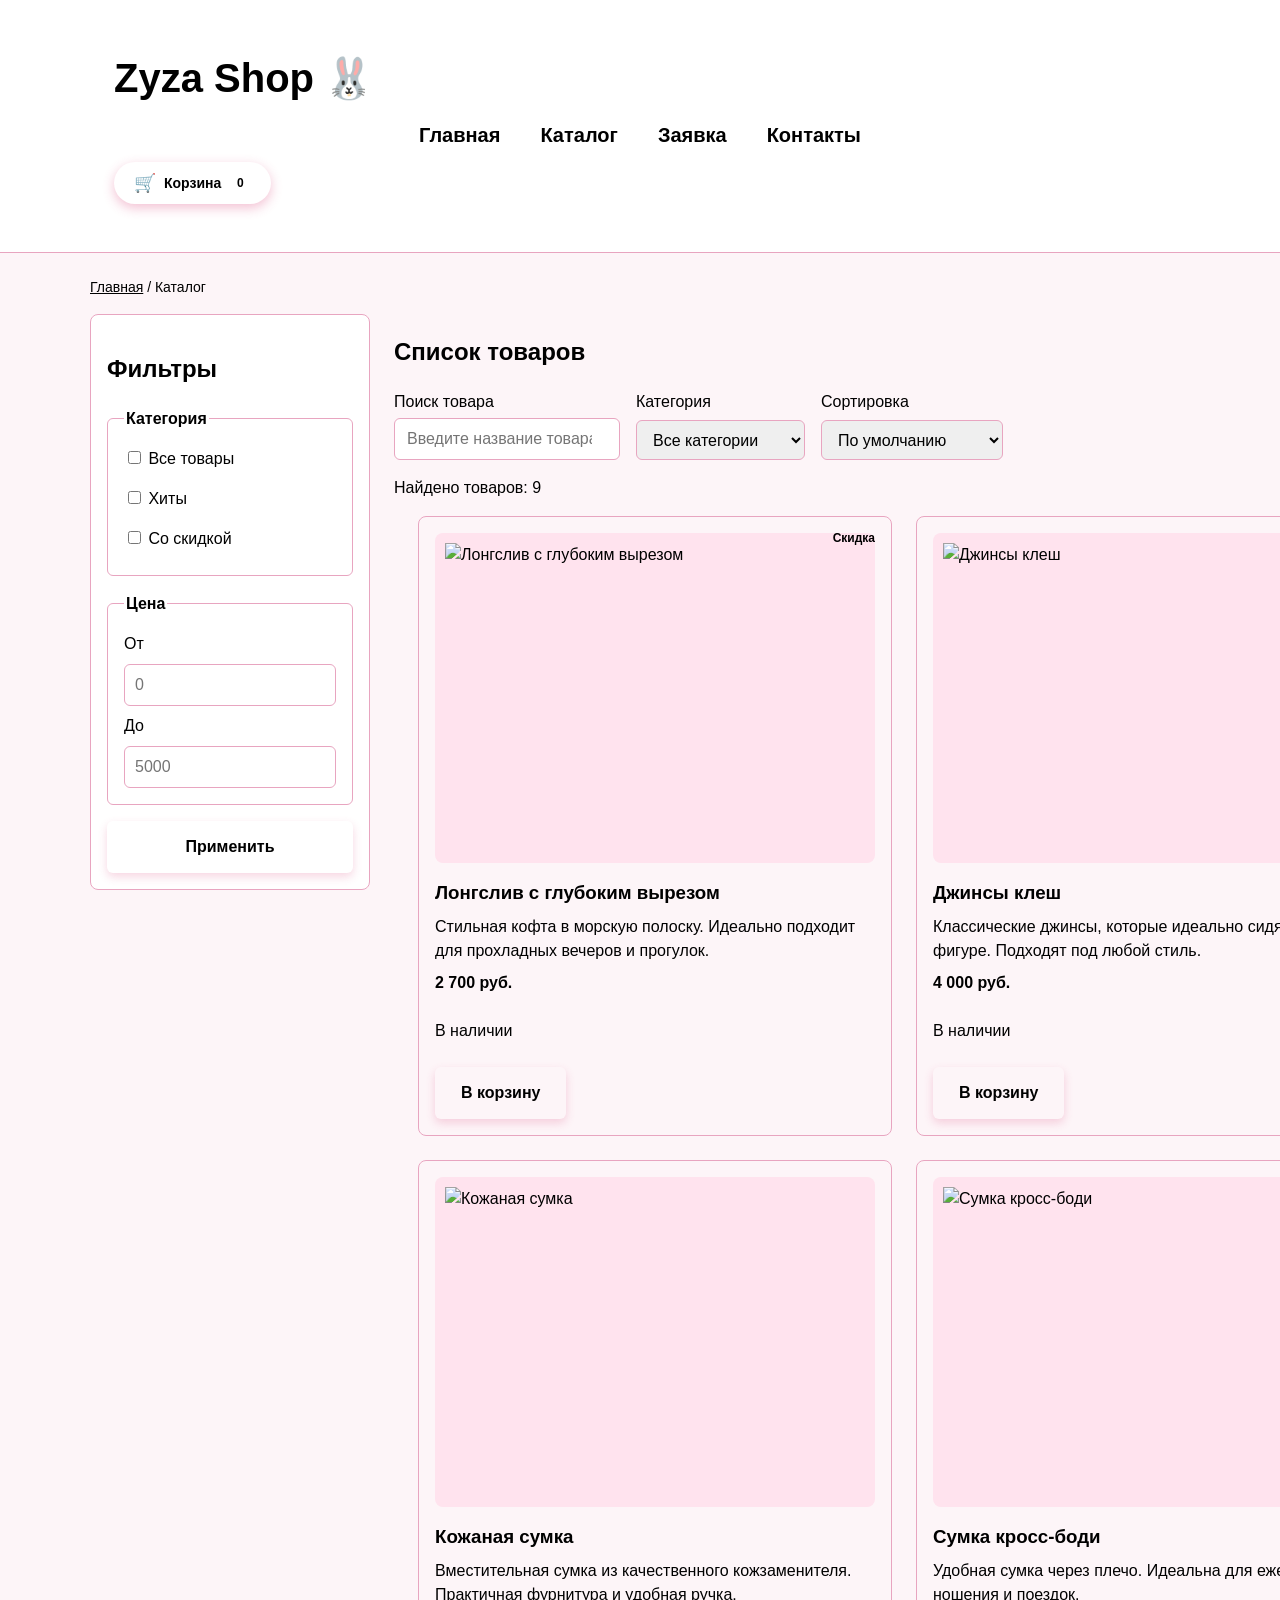
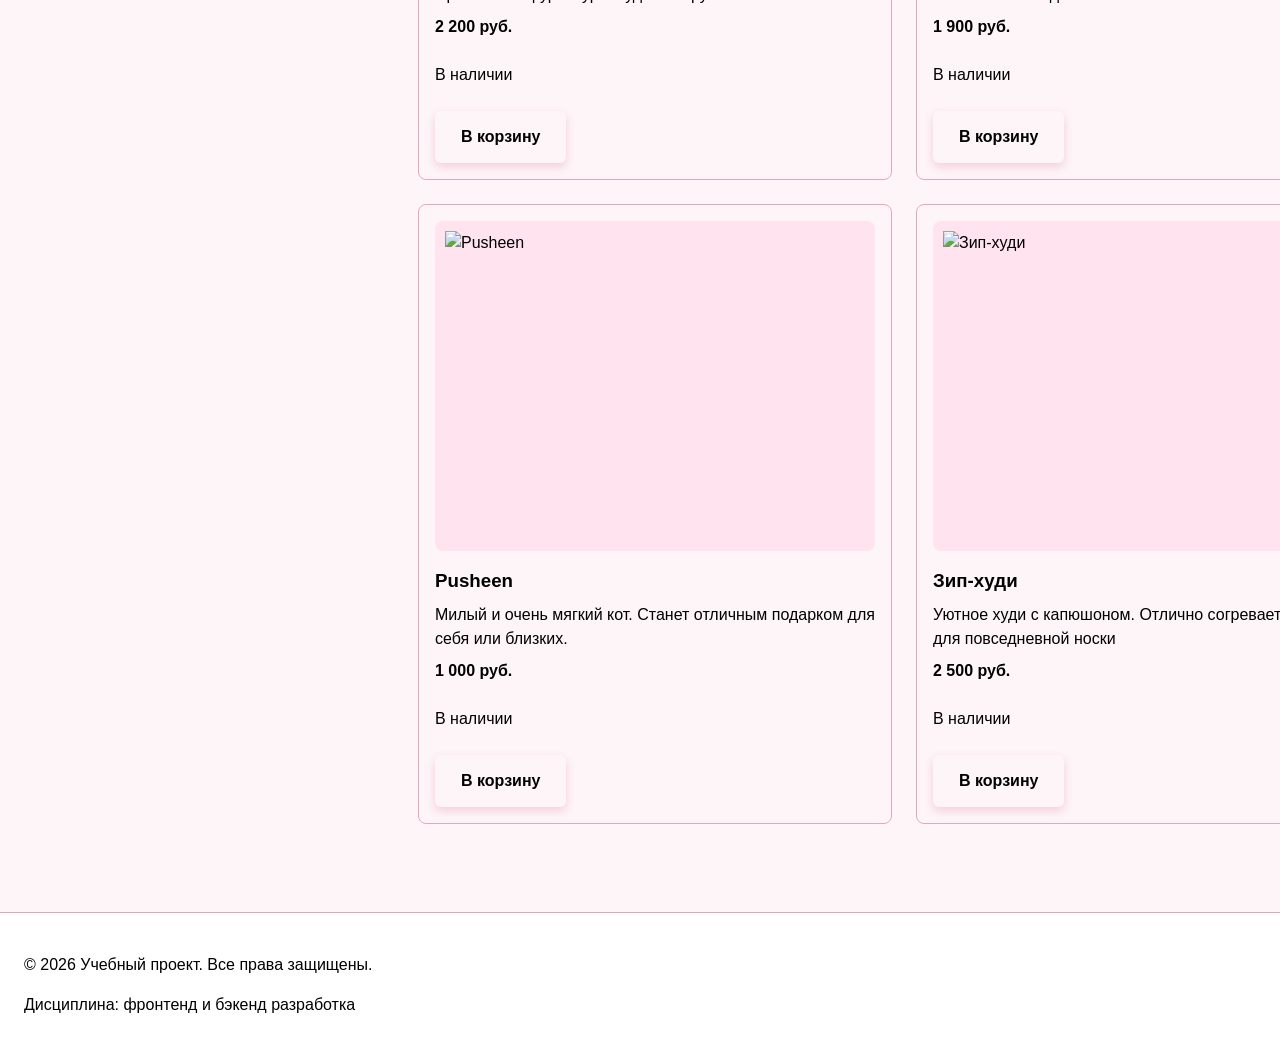
==== commit f5f655ea: "fix: update categories and fix sorting logic" ====
--- a/catalog.html
+++ b/catalog.html
@@ -44,13 +44,7 @@
         <span class="breadcrumbs__current">Каталог</span>
     </nav>
 
-    <section class="section">
-        <h1>Каталог товаров</h1>
-        <p>
-            На этой странице представлен учебный каталог товаров.
-            В дальнейшем здесь будут добавлены фильтры, сортировка и более подробные карточки.
-        </p>
-    </section>
+
 
     <section class="catalog-layout">
         <aside class="catalog-filters">
@@ -69,14 +63,14 @@
                         </li>
                         <li>
                             <label>
-                                <input type="checkbox" name="category" value="popular">
-                                Популярные
+                                <input type="checkbox" name="category" value="Хит">
+                                Хиты
                             </label>
                         </li>
                         <li>
                             <label>
-                                <input type="checkbox" name="category" value="new">
-                                Новинки
+                                <input type="checkbox" name="category" value="Скидка">
+                                Со скидкой
                             </label>
                         </li>
                     </ul>
@@ -112,9 +106,10 @@
                     <label for="category-filter">Категория</label>
                     <select id="category-filter" class="catalog-controls__select">
                         <option value="all">Все категории</option>
-                        <option value="kitchen">Кухня</option>
-                        <option value="home">Дом</option>
-                        <option value="electronics">Электроника</option>
+                        <option value="clothing">Одежда</option>
+                        <option value="outerwear">Верхняя одежда</option>
+                        <option value="accessories">Аксессуары</option>
+                        <option value="toys">Игрушки</option>
                     </select>
                 </div>
                 <div class="catalog-controls__group">
